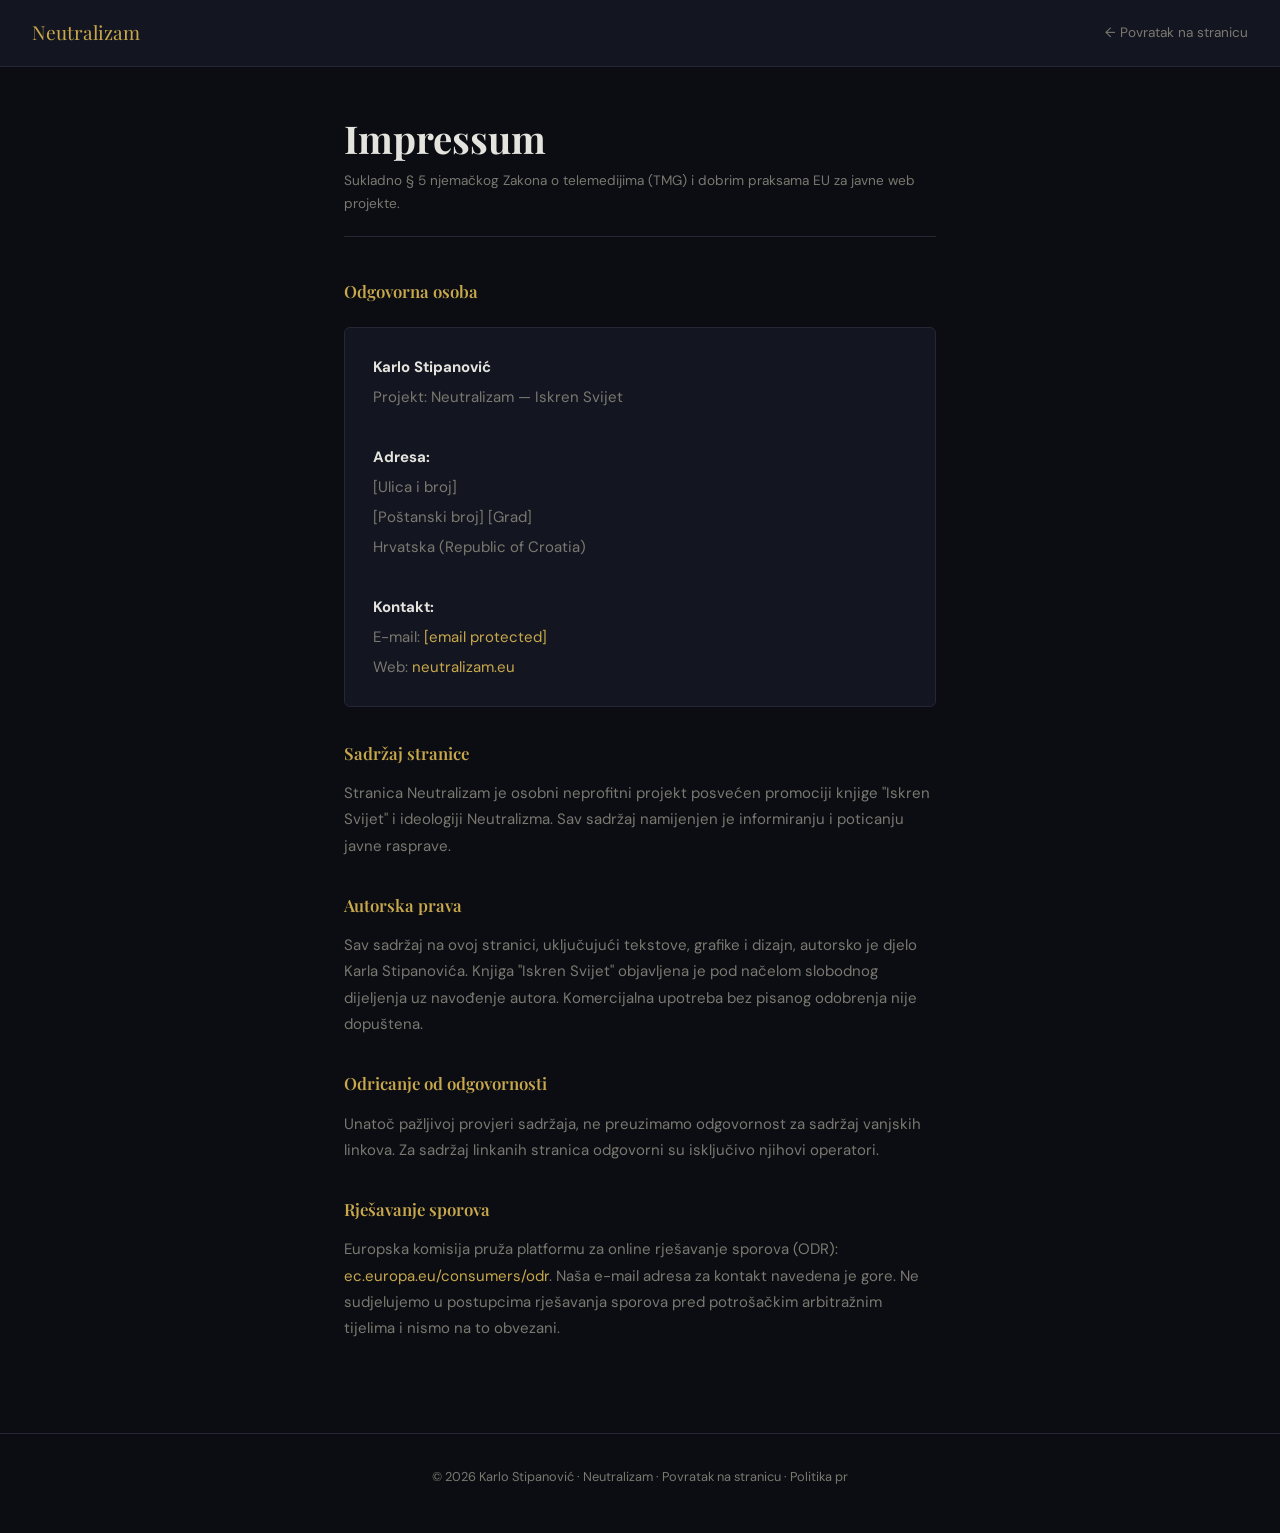
==== impressum.html @ 45146fde "kompletna stranica" ====
<!DOCTYPE html>
<html lang="hr">
<head>
  <meta charset="UTF-8"/>
  <meta name="viewport" content="width=device-width, initial-scale=1.0"/>
  <title>Impressum — Neutralizam</title>
  <meta name="robots" content="noindex"/>
  <link rel="preconnect" href="https://fonts.googleapis.com">
  <link href="https://fonts.googleapis.com/css2?family=Playfair+Display:wght@600;700&family=DM+Sans:wght@300;400;500&display=swap" rel="stylesheet">
  <style>
    :root{--bg:#0B0D12;--surface:#131620;--gold:#C9A84C;--text:#E5E3DE;--text-sub:#7A7870;--border:#232737}
    *{box-sizing:border-box;margin:0;padding:0}
    body{background:var(--bg);color:var(--text);font-family:'DM Sans',system-ui,sans-serif;font-size:15px;line-height:1.75;-webkit-font-smoothing:antialiased}
    a{color:var(--gold);text-decoration:none}a:hover{text-decoration:underline}
    header{background:var(--surface);border-bottom:1px solid var(--border);padding:1rem 2rem;display:flex;align-items:center;justify-content:space-between;gap:1rem}
    .logo{font-family:'Playfair Display',serif;color:var(--gold);font-size:1.2rem;text-decoration:none}
    .back-link{color:var(--text-sub);font-size:0.85rem;text-decoration:none;transition:color .2s}.back-link:hover{color:var(--gold)}
    main{max-width:640px;margin:0 auto;padding:3rem 1.5rem 5rem}
    h1{font-family:'Playfair Display',serif;font-size:clamp(1.8rem,4vw,2.4rem);font-weight:700;color:var(--text);margin-bottom:0.5rem;line-height:1.2}
    .subtitle{color:var(--text-sub);font-size:0.85rem;margin-bottom:2.5rem;padding-bottom:1.25rem;border-bottom:1px solid var(--border)}
    h2{font-family:'Playfair Display',serif;font-size:1.05rem;font-weight:600;color:var(--gold);margin:2rem 0 0.75rem}
    p{color:var(--text-sub);margin-bottom:0.75rem}
    strong{color:var(--text)}
    .info-box{background:var(--surface);border:1px solid var(--border);border-radius:6px;padding:1.5rem 1.75rem;margin:1.25rem 0}
    .info-box p{margin:0;line-height:2}
    footer{border-top:1px solid var(--border);padding:2rem;text-align:center;color:var(--text-sub);font-size:0.8rem}
    footer a{color:var(--text-sub)}
    @media(max-width:600px){main{padding:2rem 1rem 4rem}header{padding:1rem}}
  </style>
</head>
<body>

<header>
  <a href="index.html" class="logo">Neutralizam</a>
  <a href="index.html" class="back-link">← Povratak na stranicu</a>
</header>

<main>
  <h1>Impressum</h1>
  <p class="subtitle">Sukladno § 5 njemačkog Zakona o telemedijima (TMG) i dobrim praksama EU za javne web projekte.</p>

  <h2>Odgovorna osoba</h2>
  <div class="info-box">
    <p>
      <strong>Karlo Stipanović</strong><br>
      Projekt: Neutralizam — Iskren Svijet<br>
      <br>
      <strong>Adresa:</strong><br>
      <!-- DODAJ SVOJU FIZIČKU ADRESU OVDJE -->
      [Ulica i broj]<br>
      [Poštanski broj] [Grad]<br>
      Hrvatska (Republic of Croatia)<br>
      <br>
      <strong>Kontakt:</strong><br>
      E-mail: <a href="https://mail.google.com/mail/?view=cm&to=hvaljenahrvatska@gmail.com" target="_blank" rel="noopener"><span class="__cf_email__" data-cfemail="a4ccd2c5c8cec1cac5ccd6d2c5d0d7cfc5e4c3c9c5cdc88ac7cbc9">[email&#160;protected]</span></a><br>
      Web: <a href="https://neutralizam.eu/" target="_blank" rel="noopener">neutralizam.eu</a>
    </p>
  </div>

  <h2>Sadržaj stranice</h2>
  <p>Stranica Neutralizam je osobni neprofitni projekt posvećen promociji knjige "Iskren Svijet" i ideologiji Neutralizma. Sav sadržaj namijenjen je informiranju i poticanju javne rasprave.</p>

  <h2>Autorska prava</h2>
  <p>Sav sadržaj na ovoj stranici, uključujući tekstove, grafike i dizajn, autorsko je djelo Karla Stipanovića. Knjiga "Iskren Svijet" objavljena je pod načelom slobodnog dijeljenja uz navođenje autora. Komercijalna upotreba bez pisanog odobrenja nije dopuštena.</p>

  <h2>Odricanje od odgovornosti</h2>
  <p>Unatoč pažljivoj provjeri sadržaja, ne preuzimamo odgovornost za sadržaj vanjskih linkova. Za sadržaj linkanih stranica odgovorni su isključivo njihovi operatori.</p>

  <h2>Rješavanje sporova</h2>
  <p>Europska komisija pruža platformu za online rješavanje sporova (ODR): <a href="https://ec.europa.eu/consumers/odr/" target="_blank" rel="noopener">ec.europa.eu/consumers/odr</a>. Naša e-mail adresa za kontakt navedena je gore. Ne sudjelujemo u postupcima rješavanja sporova pred potrošačkim arbitražnim tijelima i nismo na to obvezani.</p>
</main>

<footer>
  <p>© 2026 Karlo Stipanović · Neutralizam ·
    <a href="index.html">Povratak na stranicu</a> ·
    <a href="privatnost.html">Politika pr
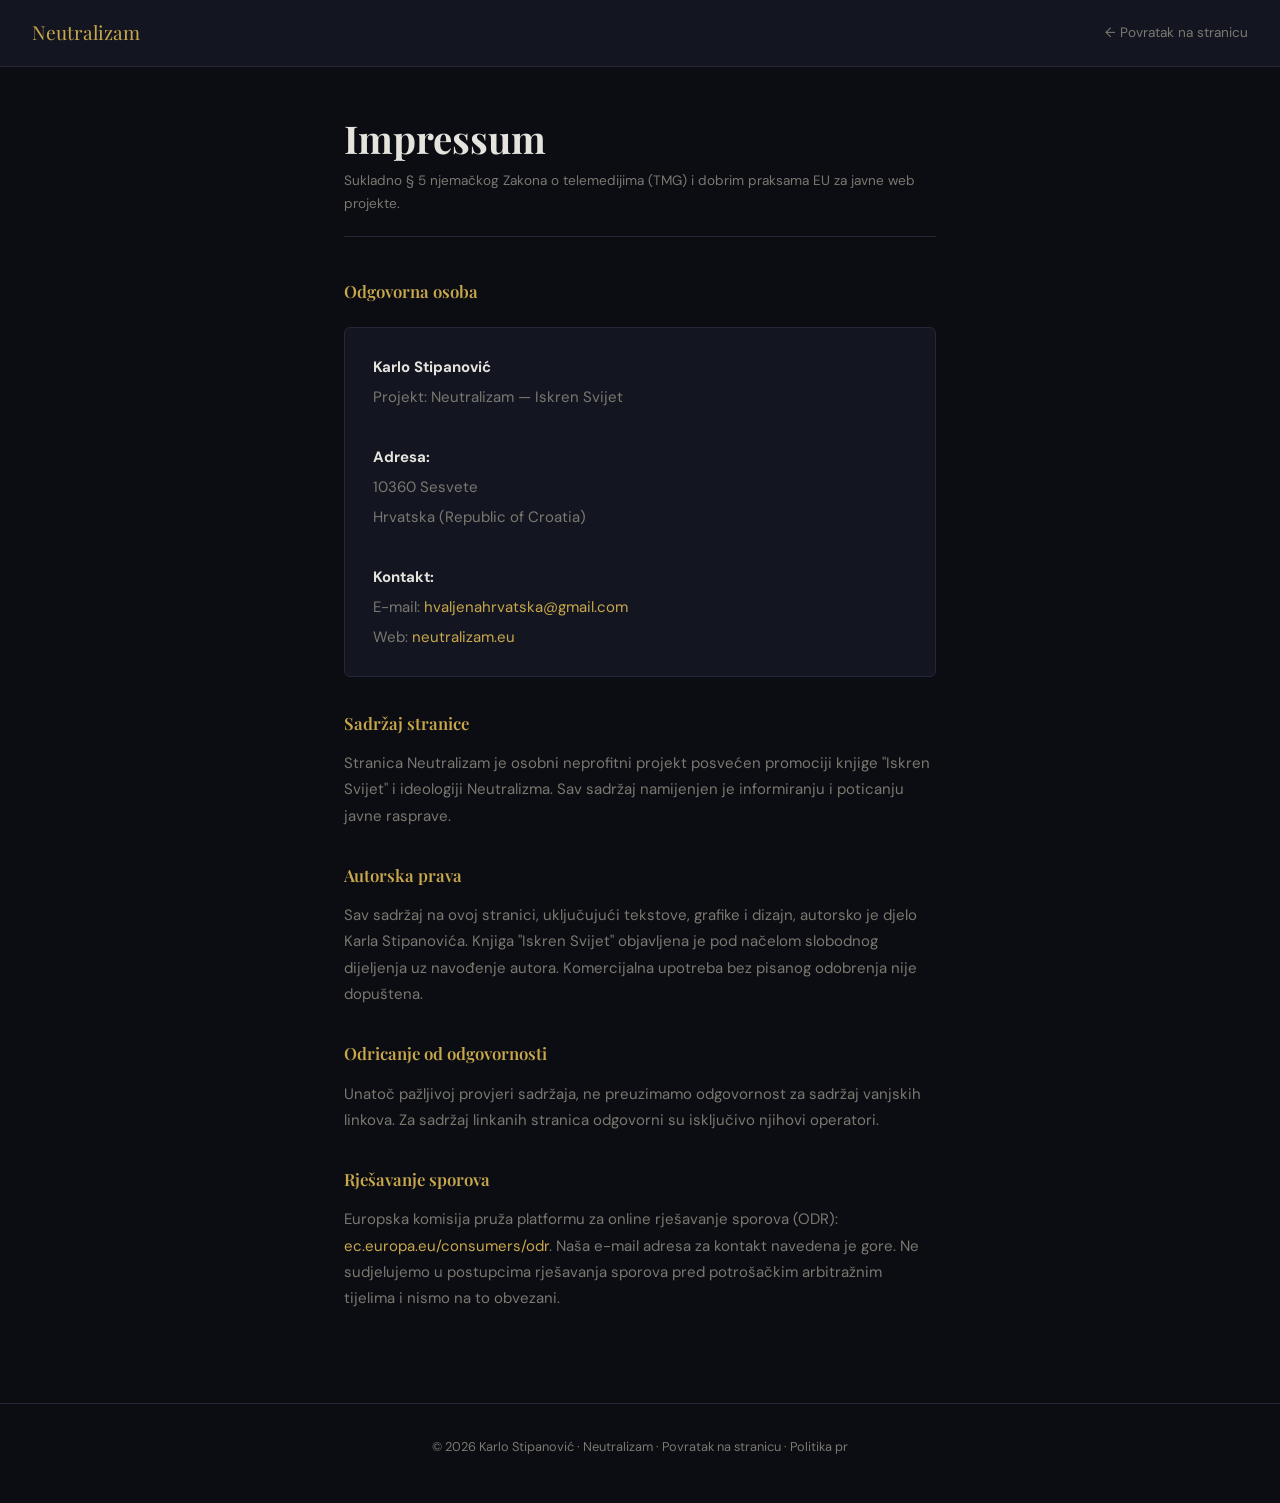
==== commit b3c860ea: "kompletna stranica" ====
--- a/impressum.html
+++ b/impressum.html
@@ -46,13 +46,11 @@
       Projekt: Neutralizam — Iskren Svijet<br>
       <br>
       <strong>Adresa:</strong><br>
-      <!-- DODAJ SVOJU FIZIČKU ADRESU OVDJE -->
-      [Ulica i broj]<br>
-      [Poštanski broj] [Grad]<br>
+      10360 Sesvete<br>
       Hrvatska (Republic of Croatia)<br>
       <br>
       <strong>Kontakt:</strong><br>
-      E-mail: <a href="https://mail.google.com/mail/?view=cm&to=hvaljenahrvatska@gmail.com" target="_blank" rel="noopener"><span class="__cf_email__" data-cfemail="a4ccd2c5c8cec1cac5ccd6d2c5d0d7cfc5e4c3c9c5cdc88ac7cbc9">[email&#160;protected]</span></a><br>
+      E-mail: <a href="https://mail.google.com/mail/?view=cm&to=hvaljenahrvatska@gmail.com" target="_blank" rel="noopener"><span class="__cf_email__" data-cfemail="a4ccd2c5c8cec1cac5ccd6d2c5d0d7cfc5e4c3c9c5cdc88ac7cbc9">hvaljenahrvatska@gmail.com</span></a><br>
       Web: <a href="https://neutralizam.eu/" target="_blank" rel="noopener">neutralizam.eu</a>
     </p>
   </div>
